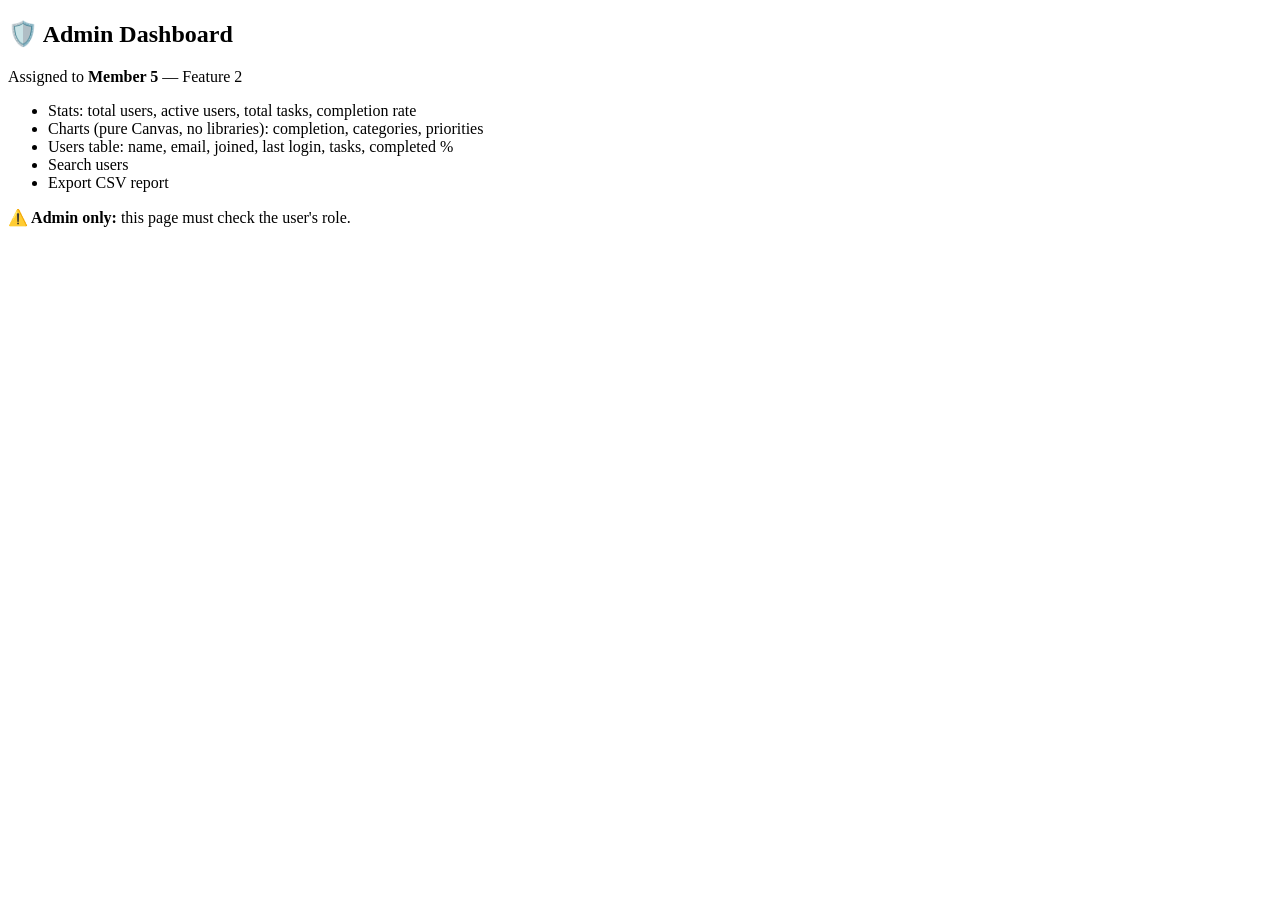
==== Pages/admin.html @ 5dc05ab0 "feat: initialize project structure with authentication, tasks, and calendar modules" ====
<!DOCTYPE html>
<html lang="en" data-theme="dark">
<head>
  <meta charset="UTF-8">
  <meta name="viewport" content="width=device-width, initial-scale=1.0">
  <title>Admin Dashboard · TaskFlow</title>
  <link rel="stylesheet" href="css/main.css">
  <link rel="stylesheet" href="css/admin.css">
</head>
<body>

  <div class="app-layout">
    <aside id="sidebar" class="sidebar"></aside>
    <div class="app-main">
      <header id="topbar" class="topbar"></header>
      <main class="main-content">
        <!--
          ╔═══════════════════════════════════════════════════════════════╗
          ║  Member 5 — Build this page                                  ║
          ╠═══════════════════════════════════════════════════════════════╣
          ║                                                               ║
          ║  ADMIN DASHBOARD (Feature 2: Admin Dashboard)                 ║
          ║  ⚠️  This page must be admin-only.                             ║
          ║  Use Member 2's requireAdmin() or check the user's role.      ║
          ║                                                               ║
          ║  What to build here:                                          ║
          ║  ┌──────────────────────────────────────────────┐             ║
          ║  │  1. #admin-stats  (4 stat cards)             │             ║
          ║  │     - #total-users                           │             ║
          ║  │     - #active-users  (logged in last 7 days) │             ║
          ║  │     - #total-tasks                           │             ║
          ║  │     - #completion-rate  (%)                  │             ║
          ║  │                                              │             ║
          ║  │  2. #charts                                  │             ║
          ║  │     - <canvas id="completion-chart">         │             ║
          ║  │       (bar chart: completion rate)            │             ║
          ║  │     - #category-chart  (tasks per category)  │             ║
          ║  │     - #priority-chart  (tasks per priority)  │             ║
          ║  │     ⚠️  Draw with Canvas API, NO libraries   │             ║
          ║  │                                              │             ║
          ║  │  3. #users-table                             │             ║
          ║  │     - Columns: name, email, registered,      │             ║
          ║  │       last login, tasks count, completed %   │             ║
          ║  │     - #user-search  (search users)           │             ║
          ║  │                                              │             ║
          ║  │  4. #report-section                          │             ║
          ║  │     - Date range picker                      │             ║
          ║  │     - #export-csv-btn  (download CSV report) │             ║
          ║  └──────────────────────────────────────────────┘             ║
          ║                                                               ║
          ║  CSS: css/admin.css    JS: js/admin.js                        ║
          ║  Data: read users from "todo_users" and tasks from            ║
          ║  "todo_tasks" in localStorage                                 ║
          ║                                                               ║
          ║  Shared files you can use:                                    ║
          ║  • css/main.css: .card, .stat-card, .badge, .grid-4, .btn    ║
          ║  • js/layout.js: showToast(), icon(), escapeHTML(),           ║
          ║    formatDate()                                                ║
          ║                                                               ║
          ║  DELETE THIS COMMENT BLOCK WHEN YOU START BUILDING.           ║
          ╚═══════════════════════════════════════════════════════════════╝
        -->

        <div class="card wip-card">
          <h2>🛡️ Admin Dashboard</h2>
          <p class="text-muted mt-2 mb-4">Assigned to <strong>Member 5</strong> — Feature 2</p>
          <ul>
            <li>Stats: total users, active users, total tasks, completion rate</li>
            <li>Charts (pure Canvas, no libraries): completion, categories, priorities</li>
            <li>Users table: name, email, joined, last login, tasks, completed %</li>
            <li>Search users</li>
            <li>Export CSV report</li>
          </ul>
          <p class="text-danger mt-4"><strong>⚠️ Admin only:</strong> this page must check the user's role.</p>
        </div>
      </main>
    </div>
  </div>

  <div class="bg-glow" aria-hidden="true"></div>
  <script src="js/layout.js"></script>
  <script>
    initPage('admin', 'Admin Dashboard', 'Monitor users & tasks');
  </script>
</body>
</html>
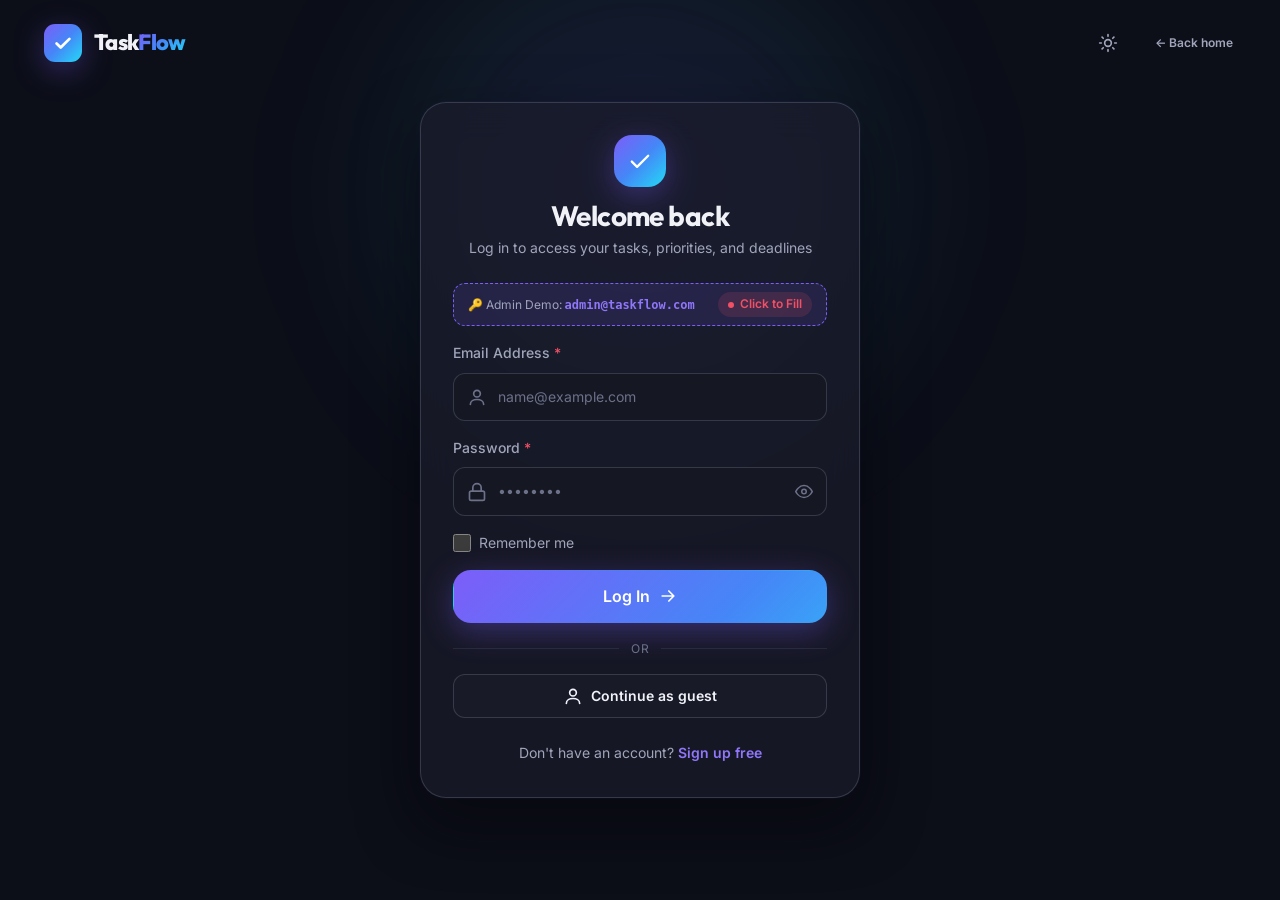
==== commit 7f66ec38: "feat: implement core authentication, layout, admin, and landing page scripts and styles" ====
--- a/Pages/admin.html
+++ b/Pages/admin.html
@@ -4,8 +4,8 @@
   <meta charset="UTF-8">
   <meta name="viewport" content="width=device-width, initial-scale=1.0">
   <title>Admin Dashboard · TaskFlow</title>
-  <link rel="stylesheet" href="css/main.css">
-  <link rel="stylesheet" href="css/admin.css">
+  <link rel="stylesheet" href="../css/main.css">
+  <link rel="stylesheet" href="../css/admin.css">
 </head>
 <body>
 
@@ -14,73 +14,280 @@
     <div class="app-main">
       <header id="topbar" class="topbar"></header>
       <main class="main-content">
-        <!--
-          ╔═══════════════════════════════════════════════════════════════╗
-          ║  Member 5 — Build this page                                  ║
-          ╠═══════════════════════════════════════════════════════════════╣
-          ║                                                               ║
-          ║  ADMIN DASHBOARD (Feature 2: Admin Dashboard)                 ║
-          ║  ⚠️  This page must be admin-only.                             ║
-          ║  Use Member 2's requireAdmin() or check the user's role.      ║
-          ║                                                               ║
-          ║  What to build here:                                          ║
-          ║  ┌──────────────────────────────────────────────┐             ║
-          ║  │  1. #admin-stats  (4 stat cards)             │             ║
-          ║  │     - #total-users                           │             ║
-          ║  │     - #active-users  (logged in last 7 days) │             ║
-          ║  │     - #total-tasks                           │             ║
-          ║  │     - #completion-rate  (%)                  │             ║
-          ║  │                                              │             ║
-          ║  │  2. #charts                                  │             ║
-          ║  │     - <canvas id="completion-chart">         │             ║
-          ║  │       (bar chart: completion rate)            │             ║
-          ║  │     - #category-chart  (tasks per category)  │             ║
-          ║  │     - #priority-chart  (tasks per priority)  │             ║
-          ║  │     ⚠️  Draw with Canvas API, NO libraries   │             ║
-          ║  │                                              │             ║
-          ║  │  3. #users-table                             │             ║
-          ║  │     - Columns: name, email, registered,      │             ║
-          ║  │       last login, tasks count, completed %   │             ║
-          ║  │     - #user-search  (search users)           │             ║
-          ║  │                                              │             ║
-          ║  │  4. #report-section                          │             ║
-          ║  │     - Date range picker                      │             ║
-          ║  │     - #export-csv-btn  (download CSV report) │             ║
-          ║  └──────────────────────────────────────────────┘             ║
-          ║                                                               ║
-          ║  CSS: css/admin.css    JS: js/admin.js                        ║
-          ║  Data: read users from "todo_users" and tasks from            ║
-          ║  "todo_tasks" in localStorage                                 ║
-          ║                                                               ║
-          ║  Shared files you can use:                                    ║
-          ║  • css/main.css: .card, .stat-card, .badge, .grid-4, .btn    ║
-          ║  • js/layout.js: showToast(), icon(), escapeHTML(),           ║
-          ║    formatDate()                                                ║
-          ║                                                               ║
-          ║  DELETE THIS COMMENT BLOCK WHEN YOU START BUILDING.           ║
-          ╚═══════════════════════════════════════════════════════════════╝
-        -->
-
-        <div class="card wip-card">
-          <h2>🛡️ Admin Dashboard</h2>
-          <p class="text-muted mt-2 mb-4">Assigned to <strong>Member 5</strong> — Feature 2</p>
-          <ul>
-            <li>Stats: total users, active users, total tasks, completion rate</li>
-            <li>Charts (pure Canvas, no libraries): completion, categories, priorities</li>
-            <li>Users table: name, email, joined, last login, tasks, completed %</li>
-            <li>Search users</li>
-            <li>Export CSV report</li>
-          </ul>
-          <p class="text-danger mt-4"><strong>⚠️ Admin only:</strong> this page must check the user's role.</p>
-        </div>
+
+        <!-- ── Page Header ── -->
+        <section class="page-header">
+          <div>
+            <h1 class="page-title">Admin Dashboard</h1>
+            <p class="page-subtitle">Monitor registered accounts, task performance, and system activity.</p>
+          </div>
+          <div class="admin-header-actions">
+            <span class="admin-badge-live">
+              <span class="pulse-dot"></span> Live Analytics
+            </span>
+            <button type="button" class="btn btn-secondary btn-sm" id="refresh-admin-btn">
+              <svg class="icon" viewBox="0 0 24 24"><path d="M21.5 2v6h-6M21.34 15.57a10 10 0 1 1-.57-8.38l5.67-5.67"/></svg>
+              Refresh
+            </button>
+          </div>
+        </section>
+
+        <!-- ── 1. Admin Stats Cards (#admin-stats) ── -->
+        <section class="grid grid-4" id="admin-stats" aria-label="System overview statistics">
+          <!-- Total Users -->
+          <article class="card stat-card admin-stat-card" style="--stat-accent: var(--primary)">
+            <div class="admin-stat-top">
+              <span class="stat-label">Total Users</span>
+              <div class="admin-stat-icon">
+                <svg class="icon" viewBox="0 0 24 24"><circle cx="9" cy="8" r="4"/><path d="M2 21c0-4 3-6 7-6s7 2 7 6M16 4a4 4 0 0 1 0 8M22 21c0-3-2-5-4-5.6"/></svg>
+              </div>
+            </div>
+            <strong class="stat-value" id="total-users">0</strong>
+            <div class="admin-stat-trend">
+              <span>Registered accounts</span>
+            </div>
+          </article>
+
+          <!-- Active Users (last 7 days) -->
+          <article class="card stat-card admin-stat-card" style="--stat-accent: var(--success)">
+            <div class="admin-stat-top">
+              <span class="stat-label">Active Users</span>
+              <div class="admin-stat-icon">
+                <svg class="icon" viewBox="0 0 24 24"><circle cx="12" cy="12" r="10"/><path d="M12 6v6l4 2"/></svg>
+              </div>
+            </div>
+            <strong class="stat-value" id="active-users">0</strong>
+            <div class="admin-stat-trend positive">
+              <span>Logged in last 7 days</span>
+            </div>
+          </article>
+
+          <!-- Total Tasks -->
+          <article class="card stat-card admin-stat-card" style="--stat-accent: var(--accent)">
+            <div class="admin-stat-top">
+              <span class="stat-label">Total Tasks</span>
+              <div class="admin-stat-icon">
+                <svg class="icon" viewBox="0 0 24 24"><path d="M9 6h11M9 12h11M9 18h11"/><path d="M3.5 6l1.5 1.5L7.5 5M3.5 12l1.5 1.5 2.5-2.5M3.5 18l1.5 1.5 2.5-2.5"/></svg>
+              </div>
+            </div>
+            <strong class="stat-value" id="total-tasks">0</strong>
+            <div class="admin-stat-trend">
+              <span>Across all user accounts</span>
+            </div>
+          </article>
+
+          <!-- Completion Rate -->
+          <article class="card stat-card admin-stat-card" style="--stat-accent: var(--warning)">
+            <div class="admin-stat-top">
+              <span class="stat-label">Completion Rate</span>
+              <div class="admin-stat-icon">
+                <svg class="icon" viewBox="0 0 24 24"><path d="M22 11.08V12a10 10 0 1 1-5.93-9.14"/><path d="M22 4L12 14.01l-3-3"/></svg>
+              </div>
+            </div>
+            <strong class="stat-value" id="completion-rate">0%</strong>
+            <div class="admin-stat-trend">
+              <span>Overall finished tasks</span>
+            </div>
+          </article>
+        </section>
+
+        <!-- ── 2. Charts Section (#charts) ── -->
+        <section id="charts" aria-label="Visual analytics charts">
+          <!-- Completion Rate & Status Bar Chart -->
+          <div class="card chart-card">
+            <div class="chart-card-header">
+              <div>
+                <h3 class="chart-card-title">
+                  <svg class="icon" viewBox="0 0 24 24"><path d="M3 3v18h18"/><path d="M7 15l4-4 3 3 6-6"/></svg>
+                  Task Status Breakdown
+                </h3>
+                <p class="chart-card-subtitle">Completed, pending, and overdue tasks</p>
+              </div>
+            </div>
+            <div class="canvas-container">
+              <canvas id="completion-chart" aria-label="Completion rate bar chart" role="img"></canvas>
+            </div>
+            <div class="chart-legend">
+              <div class="chart-legend-item">
+                <span class="chart-legend-dot" style="background:#10b981"></span>
+                <span>Completed</span>
+              </div>
+              <div class="chart-legend-item">
+                <span class="chart-legend-dot" style="background:#5684f4"></span>
+                <span>Pending</span>
+              </div>
+              <div class="chart-legend-item">
+                <span class="chart-legend-dot" style="background:#ef4444"></span>
+                <span>Overdue</span>
+              </div>
+            </div>
+          </div>
+
+          <!-- Tasks per Category Chart -->
+          <div class="card chart-card">
+            <div class="chart-card-header">
+              <div>
+                <h3 class="chart-card-title">
+                  <svg class="icon" viewBox="0 0 24 24"><path d="M20.6 13.4l-7.2 7.2a2 2 0 0 1-2.8 0L3 13V3h10l7.6 7.6a2 2 0 0 1 0 2.8z"/><circle cx="7.5" cy="7.5" r="1.5"/></svg>
+                  Tasks by Category
+                </h3>
+                <p class="chart-card-subtitle">Distribution across workspace categories</p>
+              </div>
+            </div>
+            <div class="canvas-container">
+              <canvas id="category-chart" aria-label="Tasks per category chart" role="img"></canvas>
+            </div>
+            <div class="chart-legend" id="category-chart-legend"></div>
+          </div>
+
+          <!-- Tasks per Priority Chart -->
+          <div class="card chart-card">
+            <div class="chart-card-header">
+              <div>
+                <h3 class="chart-card-title">
+                  <svg class="icon" viewBox="0 0 24 24"><path d="M4 22V4M4 4h13l-2 4 2 4H4"/></svg>
+                  Tasks by Priority
+                </h3>
+                <p class="chart-card-subtitle">High, medium, and low urgency tasks</p>
+              </div>
+            </div>
+            <div class="canvas-container">
+              <canvas id="priority-chart" aria-label="Tasks per priority chart" role="img"></canvas>
+            </div>
+            <div class="chart-legend" id="priority-chart-legend"></div>
+          </div>
+        </section>
+
+        <!-- ── 3. Users Table Section (#users-table) ── -->
+        <section class="card" id="users-table" aria-label="User accounts table">
+          <div class="section-header-row">
+            <div class="section-heading-group">
+              <div class="flex items-center gap-2">
+                <h2>Registered Accounts</h2>
+                <span class="badge badge-low" id="users-count-badge">0 users</span>
+              </div>
+              <p>Overview of all user profiles, registration dates, activity, and task progress.</p>
+            </div>
+            <div class="table-search-bar">
+              <div class="input-wrapper" style="width: 100%;">
+                <svg class="icon" viewBox="0 0 24 24"><circle cx="11" cy="11" r="7"/><path d="m21 21-4.3-4.3"/></svg>
+                <input 
+                  type="search" 
+                  id="user-search" 
+                  class="input" 
+                  placeholder="Search users by name or email…" 
+                  autocomplete="off"
+                >
+              </div>
+            </div>
+          </div>
+
+          <div class="table-responsive">
+            <table class="admin-data-table">
+              <thead>
+                <tr>
+                  <th>User</th>
+                  <th>Role</th>
+                  <th>Registered</th>
+                  <th>Last Login</th>
+                  <th>Tasks</th>
+                  <th>Completed %</th>
+                  <th class="text-right">Actions</th>
+                </tr>
+              </thead>
+              <tbody id="users-table-body">
+                <!-- Injected dynamically via js/admin.js -->
+              </tbody>
+            </table>
+          </div>
+        </section>
+
+        <!-- ── 4. Report Section (#report-section) ── -->
+        <section class="card" id="report-section" aria-label="Report export tools">
+          <div class="section-header-row">
+            <div class="section-heading-group">
+              <div class="flex items-center gap-2">
+                <h2>Generate &amp; Export Report</h2>
+                <span class="badge badge-primary no-dot">CSV Data</span>
+              </div>
+              <p>Filter task records by creation and deadline date range, then download a comprehensive CSV audit report.</p>
+            </div>
+          </div>
+
+          <!-- Date Range Picker & Export Form -->
+          <div class="report-controls-grid">
+            <div class="form-group">
+              <label class="label" for="report-start-date">From Date</label>
+              <div class="input-wrapper">
+                <svg class="icon" viewBox="0 0 24 24"><rect x="3" y="4" width="18" height="18" rx="2"/><path d="M16 2v4M8 2v4M3 10h18"/></svg>
+                <input type="date" id="report-start-date" class="input">
+              </div>
+            </div>
+
+            <div class="form-group">
+              <label class="label" for="report-end-date">To Date</label>
+              <div class="input-wrapper">
+                <svg class="icon" viewBox="0 0 24 24"><rect x="3" y="4" width="18" height="18" rx="2"/><path d="M16 2v4M8 2v4M3 10h18"/></svg>
+                <input type="date" id="report-end-date" class="input">
+              </div>
+            </div>
+
+            <button type="button" class="btn btn-primary" id="export-csv-btn">
+              <svg class="icon" viewBox="0 0 24 24"><path d="M21 15v4a2 2 0 0 1-2 2H5a2 2 0 0 1-2-2v-4M7 10l5 5 5-5M12 15V3"/></svg>
+              Download CSV Report
+            </button>
+          </div>
+
+          <!-- Quick Presets -->
+          <div class="report-presets">
+            <span class="text-xs text-muted" style="align-self: center;">Quick ranges:</span>
+            <button type="button" class="report-preset-btn active" data-report-preset="30days">Last 30 Days</button>
+            <button type="button" class="report-preset-btn" data-report-preset="7days">Last 7 Days</button>
+            <button type="button" class="report-preset-btn" data-report-preset="all">All Time</button>
+          </div>
+
+          <!-- Summary Box -->
+          <div class="report-summary-box" id="report-summary-box">
+            <span id="report-summary-text">Ready to export tasks matching selected range.</span>
+            <span class="text-xs text-muted">Format: RFC 4180 CSV Standard</span>
+          </div>
+        </section>
+
       </main>
     </div>
   </div>
 
+  <!-- ── User Tasks Detail Modal ── -->
+  <div class="modal-overlay" id="user-tasks-modal" role="dialog" aria-modal="true" aria-hidden="true">
+    <div class="modal modal-lg">
+      <div class="modal-header">
+        <div>
+          <h3 id="user-tasks-modal-title">User Tasks</h3>
+        </div>
+        <button class="btn-icon" data-close-modal aria-label="Close modal">
+          <svg class="icon" viewBox="0 0 24 24"><path d="M18 6L6 18M6 6l12 12"/></svg>
+        </button>
+      </div>
+      <div class="modal-body" id="user-tasks-modal-content">
+        <!-- Injected dynamically -->
+      </div>
+      <div class="modal-footer">
+        <button class="btn btn-secondary" data-close-modal>Close</button>
+      </div>
+    </div>
+  </div>
+
   <div class="bg-glow" aria-hidden="true"></div>
-  <script src="js/layout.js"></script>
+
+  <!-- Core Scripts -->
+  <script src="../js/layout.js"></script>
+  <script src="../js/auth.js"></script>
+  <script src="../js/category-data.js"></script>
+  <script src="../js/task-actions.js"></script>
+  <script src="../js/admin.js"></script>
   <script>
     initPage('admin', 'Admin Dashboard', 'Monitor users & tasks');
+    initAdminDashboard();
   </script>
 </body>
 </html>
--- a/css/main.css
+++ b/css/main.css
@@ -0,0 +1,1446 @@
+@import url('https://fonts.googleapis.com/css2?family=Outfit:wght@500;600;700;800&family=Inter:wght@400;500;600&display=swap');
+
+/* =========================================================================
+   1. DESIGN TOKENS
+   ========================================================================= */
+:root,
+[data-theme="dark"] {
+  /* Backgrounds */
+  --bg: hsl(232 32% 7%);
+  --bg-elevated: hsl(232 26% 11%);
+  --surface: hsl(232 24% 14% / 0.72);
+  --surface-solid: hsl(232 24% 14%);
+  --surface-hover: hsl(232 24% 19% / 0.85);
+  --border: hsl(230 40% 85% / 0.09);
+  --border-strong: hsl(230 40% 85% / 0.18);
+
+  /* Text */
+  --text: hsl(230 35% 96%);
+  --text-muted: hsl(230 16% 68%);
+  --text-faint: hsl(230 12% 48%);
+
+  /* Brand */
+  --primary: hsl(252 92% 67%);
+  --primary-hover: hsl(252 92% 72%);
+  --primary-soft: hsl(252 92% 67% / 0.14);
+  --accent: hsl(188 92% 55%);
+  --gradient: linear-gradient(135deg, hsl(252 92% 67%) 0%, hsl(218 92% 62%) 50%, hsl(188 92% 55%) 100%);
+  --gradient-soft: linear-gradient(135deg, hsl(252 92% 67% / 0.18), hsl(188 92% 55% / 0.12));
+
+  /* Status */
+  --success: hsl(152 62% 50%);
+  --success-soft: hsl(152 62% 50% / 0.14);
+  --warning: hsl(36 96% 58%);
+  --warning-soft: hsl(36 96% 58% / 0.14);
+  --danger: hsl(352 86% 63%);
+  --danger-soft: hsl(352 86% 63% / 0.14);
+  --info: hsl(205 92% 62%);
+  --info-soft: hsl(205 92% 62% / 0.14);
+
+  /* Priorities (Feature 4) */
+  --priority-low: var(--success);
+  --priority-medium: var(--warning);
+  --priority-high: var(--danger);
+
+  /* Default categories (Feature 6) */
+  --cat-work: hsl(220 92% 64%);
+  --cat-personal: hsl(322 82% 66%);
+  --cat-school: hsl(45 96% 58%);
+
+  /* Typography */
+  --font-heading: 'Outfit', system-ui, sans-serif;
+  --font-body: 'Inter', system-ui, -apple-system, 'Segoe UI', sans-serif;
+  --fs-xs: 0.75rem;
+  --fs-sm: 0.875rem;
+  --fs-base: 1rem;
+  --fs-lg: 1.125rem;
+  --fs-xl: 1.375rem;
+  --fs-2xl: 1.75rem;
+  --fs-3xl: 2.25rem;
+  --fs-4xl: clamp(2.4rem, 5vw, 3.75rem);
+
+  /* Spacing (4px scale) */
+  --space-1: 0.25rem;
+  --space-2: 0.5rem;
+  --space-3: 0.75rem;
+  --space-4: 1rem;
+  --space-5: 1.5rem;
+  --space-6: 2rem;
+  --space-7: 3rem;
+  --space-8: 4rem;
+
+  /* Shape & depth */
+  --radius-sm: 8px;
+  --radius: 12px;
+  --radius-lg: 18px;
+  --radius-xl: 26px;
+  --radius-full: 999px;
+  --shadow-sm: 0 2px 8px hsl(235 40% 2% / 0.25);
+  --shadow: 0 10px 30px hsl(235 40% 2% / 0.35);
+  --shadow-lg: 0 24px 60px hsl(235 40% 2% / 0.5);
+  --glow: 0 8px 30px hsl(252 92% 67% / 0.35);
+  --blur: blur(18px);
+
+  /* Motion */
+  --ease: cubic-bezier(0.22, 1, 0.36, 1);
+  --transition: 0.25s var(--ease);
+
+  /* Layout */
+  --sidebar-width: 260px;
+  --topbar-height: 72px;
+
+  color-scheme: dark;
+}
+
+[data-theme="light"] {
+  --bg: hsl(230 40% 97%);
+  --bg-elevated: hsl(0 0% 100%);
+  --surface: hsl(0 0% 100% / 0.8);
+  --surface-solid: hsl(0 0% 100%);
+  --surface-hover: hsl(230 40% 95%);
+  --border: hsl(230 25% 20% / 0.08);
+  --border-strong: hsl(230 25% 20% / 0.16);
+
+  --text: hsl(232 32% 14%);
+  --text-muted: hsl(230 14% 42%);
+  --text-faint: hsl(230 10% 60%);
+
+  --primary-soft: hsl(252 92% 67% / 0.1);
+
+  --shadow-sm: 0 2px 8px hsl(232 40% 40% / 0.08);
+  --shadow: 0 10px 30px hsl(232 40% 40% / 0.1);
+  --shadow-lg: 0 24px 60px hsl(232 40% 40% / 0.16);
+
+  color-scheme: light;
+}
+
+/* =========================================================================
+   2. RESET & BASE
+   ========================================================================= */
+*,
+*::before,
+*::after {
+  box-sizing: border-box;
+  margin: 0;
+  padding: 0;
+}
+
+html {
+  scroll-behavior: smooth;
+  -webkit-text-size-adjust: 100%;
+}
+
+body {
+  min-height: 100vh;
+  font-family: var(--font-body);
+  font-size: var(--fs-base);
+  line-height: 1.6;
+  color: var(--text);
+  background: var(--bg);
+  -webkit-font-smoothing: antialiased;
+  transition: background-color var(--transition), color var(--transition);
+}
+
+h1,
+h2,
+h3,
+h4,
+h5,
+h6 {
+  font-family: var(--font-heading);
+  line-height: 1.2;
+  font-weight: 700;
+  letter-spacing: -0.02em;
+}
+
+a {
+  color: inherit;
+  text-decoration: none;
+}
+
+img,
+svg {
+  display: block;
+  max-width: 100%;
+}
+
+button,
+input,
+select,
+textarea {
+  font: inherit;
+  color: inherit;
+}
+
+button {
+  cursor: pointer;
+  background: none;
+  border: none;
+}
+
+ul,
+ol {
+  list-style: none;
+}
+
+::selection {
+  background: var(--primary);
+  color: #fff;
+}
+
+:focus-visible {
+  outline: 2px solid var(--primary);
+  outline-offset: 2px;
+}
+
+::-webkit-scrollbar {
+  width: 10px;
+  height: 10px;
+}
+
+::-webkit-scrollbar-track {
+  background: transparent;
+}
+
+::-webkit-scrollbar-thumb {
+  background: var(--border-strong);
+  border-radius: var(--radius-full);
+  border: 2px solid var(--bg);
+}
+
+.icon {
+  width: 20px;
+  height: 20px;
+  flex-shrink: 0;
+  fill: none;
+  stroke: currentColor;
+  stroke-width: 2;
+  stroke-linecap: round;
+  stroke-linejoin: round;
+}
+
+.text-gradient {
+  background: var(--gradient);
+  -webkit-background-clip: text;
+  background-clip: text;
+  color: transparent;
+}
+
+/* Soft background glow used on app pages */
+.bg-glow {
+  position: fixed;
+  inset: 0;
+  z-index: -1;
+  pointer-events: none;
+  background:
+    radial-gradient(600px circle at 85% -10%, hsl(252 92% 67% / 0.12), transparent 60%),
+    radial-gradient(500px circle at 0% 100%, hsl(188 92% 55% / 0.08), transparent 60%);
+}
+
+/* =========================================================================
+   3. APP LAYOUT  (used by all pages after login)
+      <div class="app-layout">
+        <aside id="sidebar" class="sidebar"></aside>
+        <div class="app-main">
+          <header id="topbar" class="topbar"></header>
+          <main class="main-content"> ... </main>
+        </div>
+      </div>
+   ========================================================================= */
+.app-layout {
+  display: grid;
+  grid-template-columns: var(--sidebar-width) 1fr;
+  min-height: 100vh;
+}
+
+/* ---- Sidebar ---- */
+.sidebar {
+  position: sticky;
+  top: 0;
+  height: 100vh;
+  display: flex;
+  flex-direction: column;
+  gap: var(--space-5);
+  padding: var(--space-5) var(--space-4);
+  background: var(--bg-elevated);
+  border-right: 1px solid var(--border);
+  z-index: 50;
+  transition: transform var(--transition);
+}
+
+.brand {
+  display: flex;
+  align-items: center;
+  gap: var(--space-3);
+  padding: var(--space-2) var(--space-3);
+  font-family: var(--font-heading);
+  font-size: var(--fs-xl);
+  font-weight: 800;
+  letter-spacing: -0.03em;
+  color: inherit;
+  text-decoration: none;
+  cursor: pointer;
+}
+
+.brand-logo {
+  display: grid;
+  place-items: center;
+  width: 38px;
+  height: 38px;
+  border-radius: 11px;
+  background: var(--gradient);
+  box-shadow: var(--glow);
+  color: #fff;
+}
+
+.brand-logo .icon {
+  width: 22px;
+  height: 22px;
+  stroke-width: 3;
+}
+
+.nav-section-title {
+  padding: 0 var(--space-3);
+  margin-bottom: var(--space-2);
+  font-size: var(--fs-xs);
+  font-weight: 600;
+  text-transform: uppercase;
+  letter-spacing: 0.08em;
+  color: var(--text-faint);
+}
+
+.nav-list {
+  display: flex;
+  flex-direction: column;
+  gap: var(--space-1);
+}
+
+.nav-link {
+  position: relative;
+  display: flex;
+  align-items: center;
+  gap: var(--space-3);
+  padding: var(--space-3);
+  border-radius: var(--radius);
+  font-size: var(--fs-sm);
+  font-weight: 500;
+  color: var(--text-muted);
+  transition: background var(--transition), color var(--transition), transform var(--transition);
+}
+
+.nav-link:hover {
+  color: var(--text);
+  background: var(--surface-hover);
+  transform: translateX(3px);
+}
+
+.nav-link.active {
+  color: var(--text);
+  background: var(--primary-soft);
+}
+
+.nav-link.active::before {
+  content: '';
+  position: absolute;
+  left: -16px;
+  top: 20%;
+  bottom: 20%;
+  width: 4px;
+  border-radius: 0 4px 4px 0;
+  background: var(--gradient);
+}
+
+.nav-link.active .icon {
+  color: var(--primary);
+}
+
+.sidebar-footer {
+  margin-top: auto;
+  display: flex;
+  flex-direction: column;
+  gap: var(--space-3);
+}
+
+.sidebar-user {
+  display: flex;
+  align-items: center;
+  gap: var(--space-3);
+  padding: var(--space-3);
+  border-radius: var(--radius);
+  background: var(--surface);
+  border: 1px solid var(--border);
+}
+
+.sidebar-user-info {
+  min-width: 0;
+  flex: 1;
+}
+
+.sidebar-user-name {
+  font-size: var(--fs-sm);
+  font-weight: 600;
+  white-space: nowrap;
+  overflow: hidden;
+  text-overflow: ellipsis;
+}
+
+.sidebar-user-role {
+  font-size: var(--fs-xs);
+  color: var(--text-faint);
+  text-transform: capitalize;
+}
+
+.avatar {
+  display: grid;
+  place-items: center;
+  width: 38px;
+  height: 38px;
+  flex-shrink: 0;
+  border-radius: 50%;
+  background: var(--gradient);
+  color: #fff;
+  font-family: var(--font-heading);
+  font-weight: 700;
+  text-transform: uppercase;
+}
+
+.sidebar-backdrop {
+  display: none;
+}
+
+/* ---- Main area ---- */
+.app-main {
+  min-width: 0;
+  display: flex;
+  flex-direction: column;
+}
+
+.topbar {
+  position: sticky;
+  top: 0;
+  z-index: 40;
+  height: var(--topbar-height);
+  display: flex;
+  align-items: center;
+  gap: var(--space-4);
+  padding: 0 var(--space-6);
+  background: color-mix(in srgb, var(--bg) 75%, transparent);
+  backdrop-filter: var(--blur);
+  -webkit-backdrop-filter: var(--blur);
+  border-bottom: 1px solid var(--border);
+}
+
+.topbar-title {
+  font-size: var(--fs-xl);
+}
+
+.topbar-subtitle {
+  font-size: var(--fs-sm);
+  color: var(--text-muted);
+}
+
+.topbar-actions {
+  margin-left: auto;
+  display: flex;
+  align-items: center;
+  gap: var(--space-2);
+}
+
+.menu-toggle {
+  display: none;
+}
+
+.main-content {
+  flex: 1;
+  width: 100%;
+  max-width: 1280px;
+  margin: 0 auto;
+  padding: var(--space-6);
+  animation: fadeIn 0.4s var(--ease);
+}
+
+.page-header {
+  display: flex;
+  flex-wrap: wrap;
+  align-items: flex-end;
+  justify-content: space-between;
+  gap: var(--space-4);
+  margin-bottom: var(--space-6);
+}
+
+.page-title {
+  font-size: var(--fs-2xl);
+}
+
+.page-subtitle {
+  margin-top: var(--space-1);
+  color: var(--text-muted);
+}
+
+.container {
+  width: 100%;
+  max-width: 1200px;
+  margin: 0 auto;
+  padding: 0 var(--space-5);
+}
+
+/* =========================================================================
+   4. BUTTONS
+      <button class="btn btn-primary">Save</button>
+      Variants: btn-primary | btn-secondary | btn-ghost | btn-danger | btn-success
+      Sizes:    btn-sm | btn-lg      Shape: btn-icon | btn-block
+   ========================================================================= */
+.btn {
+  display: inline-flex;
+  align-items: center;
+  justify-content: center;
+  gap: var(--space-2);
+  padding: 0.7rem 1.25rem;
+  border-radius: var(--radius);
+  border: 1px solid transparent;
+  font-size: var(--fs-sm);
+  font-weight: 600;
+  line-height: 1.2;
+  white-space: nowrap;
+  user-select: none;
+  transition: transform var(--transition), box-shadow var(--transition),
+    background var(--transition), border-color var(--transition), color var(--transition);
+}
+
+.btn:active {
+  transform: scale(0.97);
+}
+
+.btn:disabled,
+.btn.is-loading {
+  opacity: 0.55;
+  pointer-events: none;
+}
+
+.btn-primary {
+  color: #fff;
+  background: var(--gradient);
+  background-size: 150% 150%;
+  box-shadow: var(--glow);
+}
+
+.btn-primary:hover {
+  transform: translateY(-2px);
+  background-position: 100% 0;
+  box-shadow: 0 12px 34px hsl(252 92% 67% / 0.45);
+}
+
+.btn-secondary {
+  background: var(--surface);
+  border-color: var(--border-strong);
+}
+
+.btn-secondary:hover {
+  background: var(--surface-hover);
+  border-color: var(--primary);
+}
+
+.btn-ghost {
+  color: var(--text-muted);
+}
+
+.btn-ghost:hover {
+  color: var(--text);
+  background: var(--surface-hover);
+}
+
+.btn-danger {
+  color: #fff;
+  background: var(--danger);
+}
+
+.btn-danger:hover {
+  transform: translateY(-2px);
+  box-shadow: 0 10px 26px hsl(352 86% 63% / 0.4);
+}
+
+.btn-success {
+  color: #fff;
+  background: var(--success);
+}
+
+.btn-success:hover {
+  transform: translateY(-2px);
+  box-shadow: 0 10px 26px hsl(152 62% 50% / 0.4);
+}
+
+.btn-sm {
+  padding: 0.45rem 0.85rem;
+  font-size: var(--fs-xs);
+  border-radius: var(--radius-sm);
+}
+
+.btn-lg {
+  padding: 0.95rem 1.75rem;
+  font-size: var(--fs-base);
+  border-radius: var(--radius-lg);
+}
+
+.btn-block {
+  width: 100%;
+}
+
+.btn-icon {
+  position: relative;
+  display: inline-flex;
+  align-items: center;
+  justify-content: center;
+  width: 42px;
+  height: 42px;
+  padding: 0;
+  margin: 0;
+  border: 1px solid transparent;
+  border-radius: var(--radius);
+  background: transparent;
+  color: var(--text-muted);
+  cursor: pointer;
+  line-height: 1;
+  flex-shrink: 0;
+  text-align: center;
+  vertical-align: middle;
+  transition: transform var(--transition), background var(--transition),
+    border-color var(--transition), color var(--transition);
+}
+
+.btn-icon:hover {
+  color: var(--text);
+  background: var(--surface-hover);
+}
+
+.btn-icon:active {
+  transform: scale(0.94);
+}
+
+.btn-icon .icon {
+  width: 20px;
+  height: 20px;
+  display: block;
+  margin: 0 auto;
+  flex-shrink: 0;
+  pointer-events: none;
+}
+
+.btn-icon .dot {
+  position: absolute;
+  top: 6px;
+  right: 6px;
+  min-width: 18px;
+  height: 18px;
+  padding: 0 5px;
+  border-radius: var(--radius-full);
+  background: var(--danger);
+  color: #fff;
+  font-size: 10px;
+  font-weight: 700;
+  line-height: 18px;
+  text-align: center;
+}
+
+/* =========================================================================
+   5. FORMS
+      <div class="form-group">
+        <label class="label" for="x">Title</label>
+        <input class="input" id="x">
+        <p class="error-text">Required</p>
+      </div>
+   ========================================================================= */
+.form {
+  display: flex;
+  flex-direction: column;
+  gap: var(--space-4);
+}
+
+.form-row {
+  display: grid;
+  grid-template-columns: repeat(auto-fit, minmax(200px, 1fr));
+  gap: var(--space-4);
+}
+
+.form-group {
+  display: flex;
+  flex-direction: column;
+  gap: var(--space-2);
+}
+
+.label {
+  font-size: var(--fs-sm);
+  font-weight: 500;
+  color: var(--text-muted);
+}
+
+.label .required {
+  color: var(--danger);
+}
+
+.input,
+.select,
+.textarea {
+  width: 100%;
+  padding: 0.75rem 1rem;
+  border-radius: var(--radius);
+  border: 1px solid var(--border-strong);
+  background: var(--bg-elevated);
+  font-size: var(--fs-sm);
+  transition: border-color var(--transition), box-shadow var(--transition), background var(--transition);
+}
+
+.input::placeholder,
+.textarea::placeholder {
+  color: var(--text-faint);
+}
+
+.input:hover,
+.select:hover,
+.textarea:hover {
+  border-color: hsl(252 92% 67% / 0.5);
+}
+
+.input:focus,
+.select:focus,
+.textarea:focus {
+  outline: none;
+  border-color: var(--primary);
+  box-shadow: 0 0 0 4px var(--primary-soft);
+}
+
+.textarea {
+  min-height: 110px;
+  resize: vertical;
+}
+
+.select {
+  appearance: none;
+  padding-right: 2.5rem;
+  background-image: url("data:image/svg+xml,%3Csvg xmlns='http://www.w3.org/2000/svg' width='16' height='16' fill='none' stroke='%238a8fa8' stroke-width='2' stroke-linecap='round' viewBox='0 0 24 24'%3E%3Cpath d='M6 9l6 6 6-6'/%3E%3C/svg%3E");
+  background-repeat: no-repeat;
+  background-position: right 0.9rem center;
+}
+
+.input-wrapper {
+  position: relative;
+}
+
+.input-wrapper>.icon {
+  position: absolute;
+  left: 0.9rem;
+  top: 50%;
+  transform: translateY(-50%);
+  color: var(--text-faint);
+  pointer-events: none;
+}
+
+.input-wrapper>.input {
+  padding-left: 2.75rem;
+}
+
+.input.is-invalid,
+.select.is-invalid,
+.textarea.is-invalid {
+  border-color: var(--danger);
+  box-shadow: 0 0 0 4px var(--danger-soft);
+}
+
+.input.is-valid {
+  border-color: var(--success);
+}
+
+.error-text {
+  font-size: var(--fs-xs);
+  color: var(--danger);
+  min-height: 1em;
+}
+
+.hint-text {
+  font-size: var(--fs-xs);
+  color: var(--text-faint);
+}
+
+.checkbox {
+  display: inline-flex;
+  align-items: center;
+  gap: var(--space-2);
+  font-size: var(--fs-sm);
+  color: var(--text-muted);
+  cursor: pointer;
+}
+
+.checkbox input {
+  width: 18px;
+  height: 18px;
+  accent-color: var(--primary);
+  cursor: pointer;
+}
+
+/* =========================================================================
+   6. CARDS, BADGES & TAGS
+   ========================================================================= */
+.card {
+  padding: var(--space-5);
+  border-radius: var(--radius-lg);
+  background: var(--surface);
+  border: 1px solid var(--border);
+  backdrop-filter: var(--blur);
+  -webkit-backdrop-filter: var(--blur);
+  box-shadow: var(--shadow-sm);
+  transition: transform var(--transition), box-shadow var(--transition), border-color var(--transition);
+}
+
+.card-hover:hover {
+  transform: translateY(-4px);
+  border-color: var(--border-strong);
+  box-shadow: var(--shadow);
+}
+
+.card-header {
+  display: flex;
+  align-items: center;
+  justify-content: space-between;
+  gap: var(--space-3);
+  margin-bottom: var(--space-4);
+}
+
+.card-title {
+  font-size: var(--fs-lg);
+}
+
+.grid {
+  display: grid;
+  gap: var(--space-5);
+}
+
+.grid-2 {
+  grid-template-columns: repeat(2, 1fr);
+}
+
+.grid-3 {
+  grid-template-columns: repeat(3, 1fr);
+}
+
+.grid-4 {
+  grid-template-columns: repeat(4, 1fr);
+}
+
+/* Stat card: <div class="card stat-card"><span class="stat-label">..</span><strong class="stat-value">..</strong></div> */
+.stat-card {
+  display: flex;
+  flex-direction: column;
+  gap: var(--space-1);
+}
+
+.stat-label {
+  font-size: var(--fs-sm);
+  color: var(--text-muted);
+}
+
+.stat-value {
+  font-family: var(--font-heading);
+  font-size: var(--fs-3xl);
+  font-weight: 700;
+  line-height: 1.1;
+}
+
+/* Badges: <span class="badge badge-high">High</span> */
+.badge {
+  display: inline-flex;
+  align-items: center;
+  gap: 6px;
+  padding: 0.25rem 0.65rem;
+  border-radius: var(--radius-full);
+  font-size: var(--fs-xs);
+  font-weight: 600;
+  line-height: 1.4;
+  white-space: nowrap;
+  background: var(--surface-hover);
+  color: var(--text-muted);
+}
+
+.badge::before {
+  content: '';
+  width: 6px;
+  height: 6px;
+  border-radius: 50%;
+  background: currentColor;
+}
+
+.badge.no-dot::before {
+  display: none;
+}
+
+.badge-low,
+.badge-success {
+  color: var(--priority-low);
+  background: var(--success-soft);
+}
+
+.badge-medium,
+.badge-warning {
+  color: var(--priority-medium);
+  background: var(--warning-soft);
+}
+
+.badge-high,
+.badge-danger {
+  color: var(--priority-high);
+  background: var(--danger-soft);
+}
+
+.badge-info {
+  color: var(--info);
+  background: var(--info-soft);
+}
+
+.badge-primary {
+  color: var(--primary);
+  background: var(--primary-soft);
+}
+
+/* Category tag: <span class="tag" style="--tag-color: var(--cat-work)">Work</span> */
+.tag {
+  --tag-color: var(--primary);
+  display: inline-flex;
+  align-items: center;
+  gap: 6px;
+  padding: 0.2rem 0.6rem;
+  border-radius: var(--radius-sm);
+  font-size: var(--fs-xs);
+  font-weight: 600;
+  color: var(--tag-color);
+  background: color-mix(in srgb, var(--tag-color) 14%, transparent);
+  border: 1px solid color-mix(in srgb, var(--tag-color) 30%, transparent);
+}
+
+.divider {
+  height: 1px;
+  background: var(--border);
+  border: none;
+  margin: var(--space-4) 0;
+}
+
+/* =========================================================================
+   7. MODAL   (open/close with openModal(id) / closeModal(id) from layout.js)
+      <div class="modal-overlay" id="my-modal">
+        <div class="modal">
+          <div class="modal-header"><h3>Title</h3>
+            <button class="btn-icon" data-close-modal>✕</button></div>
+          <div class="modal-body">...</div>
+          <div class="modal-footer">...</div>
+        </div>
+      </div>
+   ========================================================================= */
+.modal-overlay {
+  position: fixed;
+  inset: 0;
+  z-index: 1000;
+  display: grid;
+  place-items: center;
+  padding: var(--space-4);
+  background: hsl(235 40% 3% / 0.6);
+  backdrop-filter: blur(6px);
+  -webkit-backdrop-filter: blur(6px);
+  opacity: 0;
+  visibility: hidden;
+  transition: opacity var(--transition), visibility var(--transition);
+}
+
+.modal-overlay.open {
+  opacity: 1;
+  visibility: visible;
+}
+
+.modal {
+  width: 100%;
+  max-width: 480px;
+  max-height: 90vh;
+  overflow-y: auto;
+  border-radius: var(--radius-xl);
+  background: var(--surface-solid);
+  border: 1px solid var(--border-strong);
+  box-shadow: var(--shadow-lg);
+  transform: translateY(20px) scale(0.96);
+  transition: transform 0.35s var(--ease);
+}
+
+.modal-overlay.open .modal {
+  transform: none;
+}
+
+.modal-header {
+  display: flex;
+  align-items: center;
+  justify-content: space-between;
+  gap: var(--space-3);
+  padding: var(--space-5) var(--space-5) 0;
+}
+
+.modal-header h3 {
+  font-size: var(--fs-xl);
+}
+
+.modal-body {
+  padding: var(--space-4) var(--space-5);
+  color: var(--text-muted);
+}
+
+.modal-footer {
+  display: flex;
+  justify-content: flex-end;
+  gap: var(--space-3);
+  padding: 0 var(--space-5) var(--space-5);
+}
+
+.modal-icon {
+  display: grid;
+  place-items: center;
+  width: 52px;
+  height: 52px;
+  margin-bottom: var(--space-3);
+  border-radius: 16px;
+  background: var(--primary-soft);
+  color: var(--primary);
+}
+
+.modal-icon.danger {
+  background: var(--danger-soft);
+  color: var(--danger);
+}
+
+.modal-icon .icon {
+  width: 26px;
+  height: 26px;
+}
+
+/* =========================================================================
+   8. TOAST NOTIFICATIONS   (showToast(message, type) from layout.js)
+   ========================================================================= */
+.toast-container {
+  position: fixed;
+  right: var(--space-5);
+  bottom: var(--space-5);
+  z-index: 2000;
+  display: flex;
+  flex-direction: column;
+  gap: var(--space-3);
+  pointer-events: none;
+}
+
+.toast {
+  --toast-color: var(--info);
+  display: flex;
+  align-items: center;
+  gap: var(--space-3);
+  min-width: 280px;
+  max-width: 380px;
+  padding: var(--space-3) var(--space-4);
+  border-radius: var(--radius);
+  background: var(--surface-solid);
+  border: 1px solid var(--border-strong);
+  border-left: 4px solid var(--toast-color);
+  box-shadow: var(--shadow-lg);
+  font-size: var(--fs-sm);
+  pointer-events: auto;
+  animation: toastIn 0.4s var(--ease);
+}
+
+.toast .icon {
+  color: var(--toast-color);
+}
+
+.toast-message {
+  flex: 1;
+}
+
+.toast-close {
+  color: var(--text-faint);
+  display: grid;
+  place-items: center;
+}
+
+.toast-close:hover {
+  color: var(--text);
+}
+
+.toast-success {
+  --toast-color: var(--success);
+}
+
+.toast-error {
+  --toast-color: var(--danger);
+}
+
+.toast-warning {
+  --toast-color: var(--warning);
+}
+
+.toast-info {
+  --toast-color: var(--info);
+}
+
+.toast.hide {
+  animation: toastOut 0.3s var(--ease) forwards;
+}
+
+/* =========================================================================
+   9. EMPTY STATE, SPINNER, MISC
+   ========================================================================= */
+.empty-state {
+  display: flex;
+  flex-direction: column;
+  align-items: center;
+  gap: var(--space-3);
+  padding: var(--space-8) var(--space-5);
+  text-align: center;
+  color: var(--text-muted);
+  border: 2px dashed var(--border-strong);
+  border-radius: var(--radius-lg);
+}
+
+.empty-state-icon {
+  display: grid;
+  place-items: center;
+  width: 72px;
+  height: 72px;
+  border-radius: 22px;
+  background: var(--gradient-soft);
+  color: var(--primary);
+}
+
+.empty-state-icon .icon {
+  width: 32px;
+  height: 32px;
+}
+
+.empty-state h3 {
+  color: var(--text);
+  font-size: var(--fs-xl);
+}
+
+.spinner {
+  width: 22px;
+  height: 22px;
+  border-radius: 50%;
+  border: 3px solid var(--border-strong);
+  border-top-color: var(--primary);
+  animation: spin 0.8s linear infinite;
+}
+
+/* Under-construction box used by the starter pages (delete when you build your page) */
+.wip-card {
+  max-width: 720px;
+}
+
+.wip-card ul {
+  list-style: disc;
+  padding-left: var(--space-5);
+  color: var(--text-muted);
+}
+
+.wip-card li+li {
+  margin-top: var(--space-1);
+}
+
+.wip-card code {
+  font-size: var(--fs-sm);
+  color: var(--accent);
+}
+
+/* =========================================================================
+   10. UTILITIES
+   ========================================================================= */
+.hidden {
+  display: none !important;
+}
+
+.sr-only {
+  position: absolute;
+  width: 1px;
+  height: 1px;
+  padding: 0;
+  margin: -1px;
+  overflow: hidden;
+  clip: rect(0, 0, 0, 0);
+  white-space: nowrap;
+  border: 0;
+}
+
+.flex {
+  display: flex;
+}
+
+.flex-col {
+  display: flex;
+  flex-direction: column;
+}
+
+.items-center {
+  align-items: center;
+}
+
+.justify-between {
+  justify-content: space-between;
+}
+
+.wrap {
+  flex-wrap: wrap;
+}
+
+.gap-1 {
+  gap: var(--space-1);
+}
+
+.gap-2 {
+  gap: var(--space-2);
+}
+
+.gap-3 {
+  gap: var(--space-3);
+}
+
+.gap-4 {
+  gap: var(--space-4);
+}
+
+.gap-5 {
+  gap: var(--space-5);
+}
+
+.mt-2 {
+  margin-top: var(--space-2);
+}
+
+.mt-4 {
+  margin-top: var(--space-4);
+}
+
+.mt-6 {
+  margin-top: var(--space-6);
+}
+
+.mb-2 {
+  margin-bottom: var(--space-2);
+}
+
+.mb-4 {
+  margin-bottom: var(--space-4);
+}
+
+.mb-6 {
+  margin-bottom: var(--space-6);
+}
+
+.w-full {
+  width: 100%;
+}
+
+.text-center {
+  text-align: center;
+}
+
+.text-muted {
+  color: var(--text-muted);
+}
+
+.text-faint {
+  color: var(--text-faint);
+}
+
+.text-sm {
+  font-size: var(--fs-sm);
+}
+
+.text-xs {
+  font-size: var(--fs-xs);
+}
+
+.text-success {
+  color: var(--success);
+}
+
+.text-warning {
+  color: var(--warning);
+}
+
+.text-danger {
+  color: var(--danger);
+}
+
+.fw-600 {
+  font-weight: 600;
+}
+
+.truncate {
+  overflow: hidden;
+  text-overflow: ellipsis;
+  white-space: nowrap;
+}
+
+/* =========================================================================
+   11. ANIMATIONS
+   ========================================================================= */
+@keyframes fadeIn {
+  from {
+    opacity: 0;
+    transform: translateY(8px);
+  }
+
+  to {
+    opacity: 1;
+    transform: none;
+  }
+}
+
+@keyframes slideUp {
+  from {
+    opacity: 0;
+    transform: translateY(24px);
+  }
+
+  to {
+    opacity: 1;
+    transform: none;
+  }
+}
+
+@keyframes toastIn {
+  from {
+    opacity: 0;
+    transform: translateX(40px) scale(0.95);
+  }
+
+  to {
+    opacity: 1;
+    transform: none;
+  }
+}
+
+@keyframes toastOut {
+  to {
+    opacity: 0;
+    transform: translateX(40px) scale(0.95);
+  }
+}
+
+@keyframes spin {
+  to {
+    transform: rotate(360deg);
+  }
+}
+
+@keyframes pulse {
+
+  0%,
+  100% {
+    transform: scale(1);
+  }
+
+  50% {
+    transform: scale(1.06);
+  }
+}
+
+.animate-fade {
+  animation: fadeIn 0.4s var(--ease) both;
+}
+
+.animate-slide {
+  animation: slideUp 0.5s var(--ease) both;
+}
+
+@media (prefers-reduced-motion: reduce) {
+
+  *,
+  *::before,
+  *::after {
+    animation-duration: 0.01ms !important;
+    transition-duration: 0.01ms !important;
+    scroll-behavior: auto !important;
+  }
+}
+
+/* =========================================================================
+   12. RESPONSIVE
+   ========================================================================= */
+@media (max-width: 1024px) {
+  .grid-4 {
+    grid-template-columns: repeat(2, 1fr);
+  }
+
+  .grid-3 {
+    grid-template-columns: repeat(2, 1fr);
+  }
+}
+
+@media (max-width: 860px) {
+  .app-layout {
+    grid-template-columns: 1fr;
+  }
+
+  .sidebar {
+    position: fixed;
+    left: 0;
+    top: 0;
+    width: var(--sidebar-width);
+    transform: translateX(-100%);
+    box-shadow: var(--shadow-lg);
+  }
+
+  .sidebar.open {
+    transform: none;
+  }
+
+  .sidebar-backdrop.show {
+    display: block;
+    position: fixed;
+    inset: 0;
+    z-index: 45;
+    background: hsl(235 40% 3% / 0.55);
+    backdrop-filter: blur(3px);
+  }
+
+  .menu-toggle {
+    display: inline-flex;
+  }
+
+  .topbar {
+    padding: 0 var(--space-4);
+  }
+
+  .main-content {
+    padding: var(--space-5) var(--space-4);
+  }
+}
+
+@media (max-width: 600px) {
+
+  .grid-2,
+  .grid-3,
+  .grid-4 {
+    grid-template-columns: 1fr;
+  }
+
+  .topbar-subtitle {
+    display: none;
+  }
+
+  .toast-container {
+    left: var(--space-4);
+    right: var(--space-4);
+  }
+
+  .toast {
+    min-width: 0;
+    max-width: none;
+  }
+
+  .modal-footer {
+    flex-direction: column-reverse;
+  }
+
+  .modal-footer .btn {
+    width: 100%;
+  }
+}
--- a/css/admin.css
+++ b/css/admin.css
@@ -0,0 +1,469 @@
+/* =========================================================================
+   ADMIN DASHBOARD STYLES (css/admin.css)
+   TaskFlow · Member 5 — Feature 2: Admin Dashboard
+   ========================================================================= */
+
+/* ── Top Overview & Action Bar ────────────────────────────────────────── */
+.admin-header-actions {
+  display: flex;
+  align-items: center;
+  gap: var(--space-3);
+  flex-wrap: wrap;
+}
+
+.admin-badge-live {
+  display: inline-flex;
+  align-items: center;
+  gap: 6px;
+  padding: 0.35rem 0.75rem;
+  border-radius: var(--radius-full);
+  background: color-mix(in srgb, var(--success) 12%, transparent);
+  border: 1px solid color-mix(in srgb, var(--success) 30%, transparent);
+  color: var(--success);
+  font-size: var(--fs-xs);
+  font-weight: 600;
+}
+
+.pulse-dot {
+  width: 8px;
+  height: 8px;
+  border-radius: 50%;
+  background: var(--success);
+  box-shadow: 0 0 0 0 color-mix(in srgb, var(--success) 70%, transparent);
+  animation: pulseDot 2s infinite;
+}
+
+@keyframes pulseDot {
+  0% { box-shadow: 0 0 0 0 color-mix(in srgb, var(--success) 70%, transparent); }
+  70% { box-shadow: 0 0 0 8px transparent; }
+  100% { box-shadow: 0 0 0 0 transparent; }
+}
+
+/* ── Stat Cards (#admin-stats) ─────────────────────────────────────────── */
+#admin-stats {
+  margin-bottom: var(--space-6);
+}
+
+.admin-stat-card {
+  position: relative;
+  overflow: hidden;
+  padding: var(--space-5);
+  display: flex;
+  flex-direction: column;
+  justify-content: space-between;
+  gap: var(--space-3);
+  transition: transform var(--transition), box-shadow var(--transition), border-color var(--transition);
+}
+
+.admin-stat-card:hover {
+  transform: translateY(-2px);
+  border-color: color-mix(in srgb, var(--primary) 40%, var(--border));
+  box-shadow: var(--shadow-md);
+}
+
+.admin-stat-card::before {
+  content: '';
+  position: absolute;
+  top: 0;
+  left: 0;
+  right: 0;
+  height: 3px;
+  background: var(--stat-accent, var(--primary));
+  opacity: 0.85;
+}
+
+.admin-stat-top {
+  display: flex;
+  align-items: center;
+  justify-content: space-between;
+  gap: var(--space-2);
+}
+
+.admin-stat-icon {
+  width: 42px;
+  height: 42px;
+  border-radius: var(--radius);
+  display: flex;
+  align-items: center;
+  justify-content: center;
+  background: color-mix(in srgb, var(--stat-accent, var(--primary)) 12%, transparent);
+  color: var(--stat-accent, var(--primary));
+}
+
+.admin-stat-icon .icon {
+  width: 22px;
+  height: 22px;
+}
+
+.admin-stat-trend {
+  display: flex;
+  align-items: center;
+  gap: 4px;
+  font-size: var(--fs-xs);
+  color: var(--text-muted);
+  font-weight: 500;
+}
+
+.admin-stat-trend.positive {
+  color: var(--success);
+}
+
+/* ── Charts Grid (#charts) ─────────────────────────────────────────────── */
+#charts {
+  display: grid;
+  grid-template-columns: 1.2fr 1fr 1fr;
+  gap: var(--space-5);
+  margin-bottom: var(--space-6);
+}
+
+@media (max-width: 1100px) {
+  #charts {
+    grid-template-columns: 1fr;
+  }
+}
+
+.chart-card {
+  display: flex;
+  flex-direction: column;
+  padding: var(--space-5);
+  min-height: 360px;
+}
+
+.chart-card-header {
+  display: flex;
+  align-items: flex-start;
+  justify-content: space-between;
+  gap: var(--space-3);
+  margin-bottom: var(--space-4);
+}
+
+.chart-card-title {
+  font-size: var(--fs-base);
+  font-weight: 600;
+  display: flex;
+  align-items: center;
+  gap: var(--space-2);
+}
+
+.chart-card-subtitle {
+  font-size: var(--fs-xs);
+  color: var(--text-muted);
+  margin-top: 2px;
+}
+
+.canvas-container {
+  position: relative;
+  flex: 1;
+  width: 100%;
+  min-height: 220px;
+  display: flex;
+  align-items: center;
+  justify-content: center;
+}
+
+.canvas-container canvas {
+  width: 100% !important;
+  height: 100% !important;
+  max-height: 260px;
+  display: block;
+}
+
+.chart-legend {
+  display: flex;
+  flex-wrap: wrap;
+  align-items: center;
+  justify-content: center;
+  gap: var(--space-3) var(--space-4);
+  margin-top: var(--space-4);
+  padding-top: var(--space-3);
+  border-top: 1px solid var(--border);
+  font-size: var(--fs-xs);
+}
+
+.chart-legend-item {
+  display: inline-flex;
+  align-items: center;
+  gap: 6px;
+  color: var(--text-muted);
+}
+
+.chart-legend-dot {
+  width: 9px;
+  height: 9px;
+  border-radius: 50%;
+  flex-shrink: 0;
+}
+
+/* ── Users Table Section (#users-table) ────────────────────────────────── */
+#users-table {
+  margin-bottom: var(--space-6);
+  padding: var(--space-6);
+}
+
+.section-header-row {
+  display: flex;
+  align-items: center;
+  justify-content: space-between;
+  flex-wrap: wrap;
+  gap: var(--space-4);
+  margin-bottom: var(--space-5);
+}
+
+.section-heading-group h2 {
+  font-size: var(--fs-lg);
+  font-weight: 700;
+}
+
+.section-heading-group p {
+  font-size: var(--fs-sm);
+  color: var(--text-muted);
+  margin-top: 2px;
+}
+
+.table-search-bar {
+  display: flex;
+  align-items: center;
+  gap: var(--space-3);
+  min-width: 280px;
+}
+
+.table-responsive {
+  width: 100%;
+  overflow-x: auto;
+  -webkit-overflow-scrolling: touch;
+  border-radius: var(--radius);
+  border: 1px solid var(--border);
+}
+
+.admin-data-table {
+  width: 100%;
+  border-collapse: separate;
+  border-spacing: 0;
+  text-align: left;
+  font-size: var(--fs-sm);
+}
+
+.admin-data-table thead {
+  background: var(--surface-hover);
+}
+
+.admin-data-table th {
+  padding: var(--space-3) var(--space-4);
+  font-size: var(--fs-xs);
+  font-weight: 600;
+  text-transform: uppercase;
+  letter-spacing: 0.05em;
+  color: var(--text-muted);
+  border-bottom: 1px solid var(--border);
+  white-space: nowrap;
+}
+
+.admin-data-table td {
+  padding: var(--space-4);
+  border-bottom: 1px solid var(--border);
+  vertical-align: middle;
+  color: var(--text);
+  background: var(--surface);
+  transition: background var(--transition);
+}
+
+.admin-data-table tbody tr:last-child td {
+  border-bottom: none;
+}
+
+.admin-data-table tbody tr:hover td {
+  background: var(--surface-hover);
+}
+
+.user-cell {
+  display: flex;
+  align-items: center;
+  gap: var(--space-3);
+}
+
+.user-table-avatar {
+  width: 36px;
+  height: 36px;
+  border-radius: 50%;
+  background: var(--gradient);
+  color: #fff;
+  font-weight: 700;
+  font-size: var(--fs-sm);
+  display: flex;
+  align-items: center;
+  justify-content: center;
+  flex-shrink: 0;
+}
+
+.user-cell-meta {
+  display: flex;
+  flex-direction: column;
+}
+
+.user-cell-name {
+  font-weight: 600;
+  color: var(--text);
+}
+
+.user-cell-email {
+  font-size: var(--fs-xs);
+  color: var(--text-muted);
+}
+
+.progress-pill {
+  display: flex;
+  align-items: center;
+  gap: var(--space-3);
+  min-width: 120px;
+}
+
+.progress-track {
+  flex: 1;
+  height: 6px;
+  border-radius: var(--radius-full);
+  background: color-mix(in srgb, var(--text-muted) 20%, transparent);
+  overflow: hidden;
+}
+
+.progress-bar-fill {
+  height: 100%;
+  border-radius: var(--radius-full);
+  background: var(--primary);
+  transition: width 0.4s var(--ease);
+}
+
+.progress-percent {
+  font-size: var(--fs-xs);
+  font-weight: 600;
+  min-width: 36px;
+  text-align: right;
+  color: var(--text);
+}
+
+.table-empty-state {
+  text-align: center;
+  padding: var(--space-8) var(--space-4);
+  color: var(--text-muted);
+}
+
+.table-empty-state .icon {
+  width: 48px;
+  height: 48px;
+  margin: 0 auto var(--space-3);
+  opacity: 0.5;
+}
+
+/* ── Report Section (#report-section) ──────────────────────────────────── */
+#report-section {
+  padding: var(--space-6);
+  border: 1px solid var(--border);
+  background: var(--surface);
+  margin-bottom: var(--space-6);
+}
+
+.report-controls-grid {
+  display: grid;
+  grid-template-columns: repeat(auto-fit, minmax(200px, 1fr)) auto;
+  gap: var(--space-4);
+  align-items: flex-end;
+  margin-top: var(--space-4);
+}
+
+@media (max-width: 768px) {
+  .report-controls-grid {
+    grid-template-columns: 1fr;
+  }
+}
+
+.report-presets {
+  display: flex;
+  flex-wrap: wrap;
+  gap: var(--space-2);
+  margin-top: var(--space-3);
+}
+
+.report-preset-btn {
+  padding: 0.35rem 0.75rem;
+  font-size: var(--fs-xs);
+  border-radius: var(--radius-full);
+  border: 1px solid var(--border);
+  background: var(--surface-hover);
+  color: var(--text-muted);
+  cursor: pointer;
+  transition: all var(--transition);
+}
+
+.report-preset-btn:hover,
+.report-preset-btn.active {
+  background: var(--primary);
+  color: #fff;
+  border-color: var(--primary);
+}
+
+.report-summary-box {
+  margin-top: var(--space-4);
+  padding: var(--space-3) var(--space-4);
+  border-radius: var(--radius);
+  background: var(--surface-hover);
+  display: flex;
+  align-items: center;
+  justify-content: space-between;
+  flex-wrap: wrap;
+  gap: var(--space-2);
+  font-size: var(--fs-xs);
+  color: var(--text-muted);
+}
+
+.report-summary-box strong {
+  color: var(--text);
+}
+
+/* ── User Tasks Detail Modal ───────────────────────────────────────────── */
+.user-tasks-modal-list {
+  max-height: 380px;
+  overflow-y: auto;
+  display: flex;
+  flex-direction: column;
+  gap: var(--space-2);
+  margin-top: var(--space-3);
+}
+
+.user-task-row {
+  display: flex;
+  align-items: center;
+  justify-content: space-between;
+  padding: var(--space-3);
+  border-radius: var(--radius);
+  border: 1px solid var(--border);
+  background: var(--surface);
+}
+
+.user-task-row.completed {
+  opacity: 0.75;
+}
+
+.user-task-info {
+  display: flex;
+  align-items: center;
+  gap: var(--space-3);
+}
+
+.user-task-status-icon {
+  width: 20px;
+  height: 20px;
+  border-radius: 50%;
+  display: flex;
+  align-items: center;
+  justify-content: center;
+  font-size: 11px;
+}
+
+.user-task-status-icon.done {
+  background: color-mix(in srgb, var(--success) 20%, transparent);
+  color: var(--success);
+}
+
+.user-task-status-icon.pending {
+  background: color-mix(in srgb, var(--warning) 20%, transparent);
+  color: var(--warning);
+}
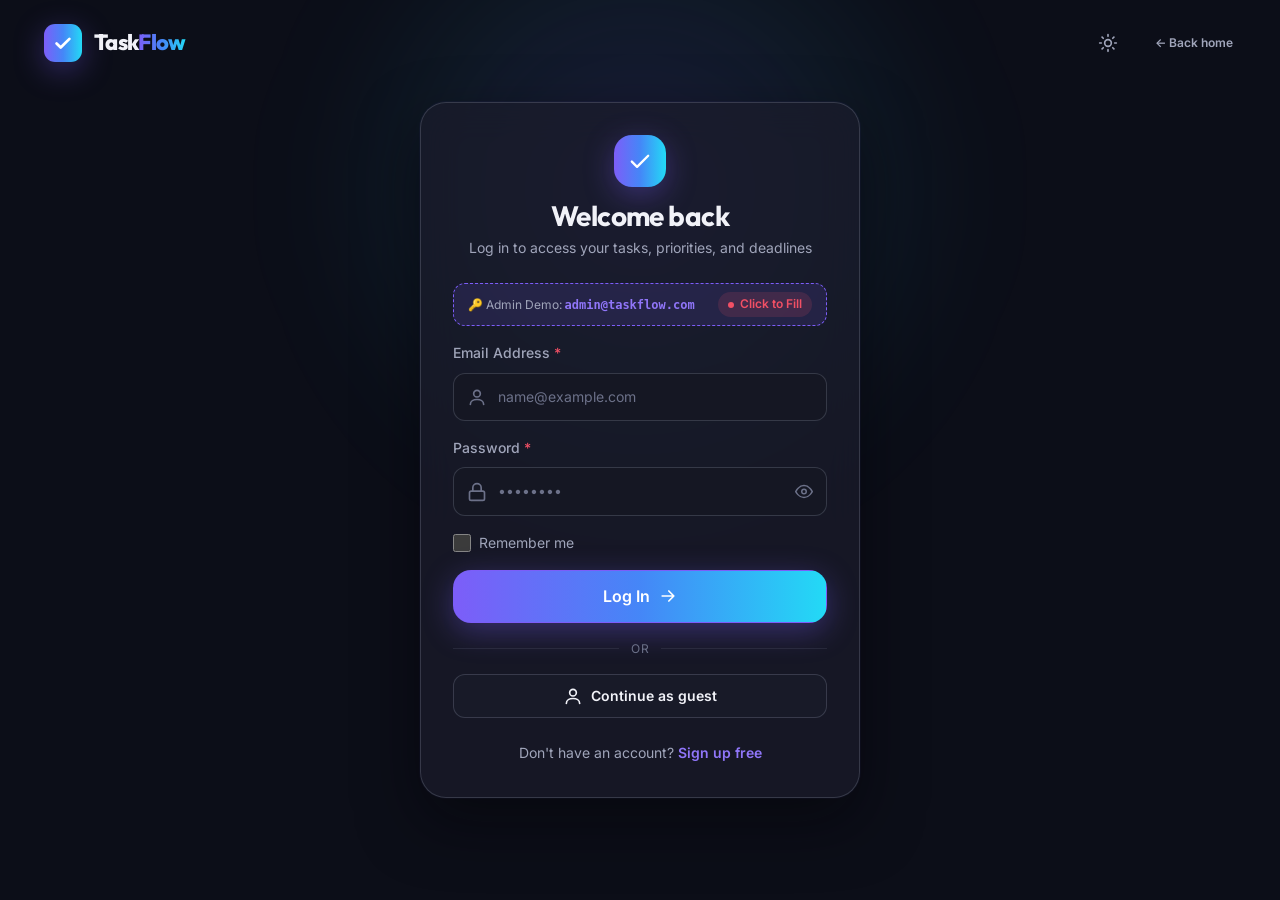
==== commit 514e87ef: "feat: add layout scaffolding, sidebar navigation, themes, and admin panels" ====
--- a/Pages/admin.html
+++ b/Pages/admin.html
@@ -179,6 +179,10 @@
                   autocomplete="off"
                 >
               </div>
+              <button type="button" class="btn btn-primary btn-sm" id="create-user-btn">
+                <svg class="icon" viewBox="0 0 24 24"><path d="M12 5v14M5 12h14"/></svg>
+                Add User
+              </button>
             </div>
           </div>
 
@@ -277,6 +281,91 @@
     </div>
   </div>
 
+  <!-- ── Create User Modal ── -->
+  <div class="modal-overlay" id="create-user-modal" role="dialog" aria-modal="true" aria-hidden="true">
+    <div class="modal">
+      <div class="modal-header">
+        <div>
+          <h3>Create New User</h3>
+          <p class="text-sm text-muted">Register a new account directly in the system.</p>
+        </div>
+        <button class="btn-icon" data-close-modal aria-label="Close modal">
+          <svg class="icon" viewBox="0 0 24 24"><path d="M18 6L6 18M6 6l12 12"/></svg>
+        </button>
+      </div>
+      <form id="create-user-form" class="form">
+        <div class="modal-body">
+          <div class="form-group">
+            <label class="label" for="new-user-name">Full Name <span class="required">*</span></label>
+            <input type="text" id="new-user-name" class="input" placeholder="e.g. Sarah Connor" required>
+          </div>
+          <div class="form-group">
+            <label class="label" for="new-user-email">Email Address <span class="required">*</span></label>
+            <input type="email" id="new-user-email" class="input" placeholder="user@taskflow.com" required>
+          </div>
+          <div class="form-group">
+            <label class="label" for="new-user-password">Password <span class="required">*</span></label>
+            <input type="password" id="new-user-password" class="input" placeholder="At least 6 characters" minlength="6" required>
+          </div>
+          <div class="form-group">
+            <label class="label" for="new-user-role">Account Role <span class="required">*</span></label>
+            <select id="new-user-role" class="select">
+              <option value="user">Member (Standard User)</option>
+              <option value="admin">Administrator</option>
+            </select>
+          </div>
+        </div>
+        <div class="modal-footer">
+          <button type="button" class="btn btn-secondary" data-close-modal>Cancel</button>
+          <button type="submit" class="btn btn-primary" id="save-new-user-btn">Create User</button>
+        </div>
+      </form>
+    </div>
+  </div>
+
+  <!-- ── Edit User Modal ── -->
+  <div class="modal-overlay" id="edit-user-modal" role="dialog" aria-modal="true" aria-hidden="true">
+    <div class="modal">
+      <div class="modal-header">
+        <div>
+          <h3>Edit User Account</h3>
+          <p class="text-sm text-muted">Update user details, permissions, and role.</p>
+        </div>
+        <button class="btn-icon" data-close-modal aria-label="Close modal">
+          <svg class="icon" viewBox="0 0 24 24"><path d="M18 6L6 18M6 6l12 12"/></svg>
+        </button>
+      </div>
+      <form id="edit-user-form" class="form">
+        <input type="hidden" id="edit-user-id">
+        <div class="modal-body">
+          <div class="form-group">
+            <label class="label" for="edit-user-name">Full Name <span class="required">*</span></label>
+            <input type="text" id="edit-user-name" class="input" required>
+          </div>
+          <div class="form-group">
+            <label class="label" for="edit-user-email">Email Address <span class="required">*</span></label>
+            <input type="email" id="edit-user-email" class="input" required>
+          </div>
+          <div class="form-group">
+            <label class="label" for="edit-user-role">Account Role <span class="required">*</span></label>
+            <select id="edit-user-role" class="select">
+              <option value="user">Member (Standard User)</option>
+              <option value="admin">Administrator</option>
+            </select>
+          </div>
+          <div class="form-group">
+            <label class="label" for="edit-user-password">Reset Password (leave empty to keep current)</label>
+            <input type="password" id="edit-user-password" class="input" placeholder="Enter new password (optional)" minlength="6">
+          </div>
+        </div>
+        <div class="modal-footer">
+          <button type="button" class="btn btn-secondary" data-close-modal>Cancel</button>
+          <button type="submit" class="btn btn-primary" id="save-edit-user-btn">Save Changes</button>
+        </div>
+      </form>
+    </div>
+  </div>
+
   <div class="bg-glow" aria-hidden="true"></div>
 
   <!-- Core Scripts -->
--- a/css/main.css
+++ b/css/main.css
@@ -24,8 +24,8 @@
   --primary-hover: hsl(252 92% 72%);
   --primary-soft: hsl(252 92% 67% / 0.14);
   --accent: hsl(188 92% 55%);
-  --gradient: linear-gradient(135deg, hsl(252 92% 67%) 0%, hsl(218 92% 62%) 50%, hsl(188 92% 55%) 100%);
-  --gradient-soft: linear-gradient(135deg, hsl(252 92% 67% / 0.18), hsl(188 92% 55% / 0.12));
+  --gradient: linear-gradient(to right, hsl(252 92% 67%) 0%, hsl(218 92% 62%) 50%, hsl(188 92% 55%) 100%);
+  --gradient-soft: linear-gradient(to right, hsl(252 92% 67% / 0.18), hsl(188 92% 55% / 0.12));
 
   /* Status */
   --success: hsl(152 62% 50%);
@@ -519,14 +519,18 @@
 
 .btn-primary {
   color: #fff;
-  background: var(--gradient);
-  background-size: 150% 150%;
+  background-color: hsl(252 92% 67%);
+  background-image: var(--gradient);
+  background-repeat: no-repeat;
   box-shadow: var(--glow);
+  border: 1px solid transparent;
+  transition: transform var(--transition), box-shadow var(--transition),
+    filter var(--transition), border-color var(--transition), color var(--transition);
 }
 
 .btn-primary:hover {
   transform: translateY(-2px);
-  background-position: 100% 0;
+  filter: brightness(1.12);
   box-shadow: 0 12px 34px hsl(252 92% 67% / 0.45);
 }
 
--- a/css/admin.css
+++ b/css/admin.css
@@ -467,3 +467,26 @@
   background: color-mix(in srgb, var(--warning) 20%, transparent);
   color: var(--warning);
 }
+
+.table-actions {
+  display: inline-flex;
+  align-items: center;
+  justify-content: flex-end;
+  gap: var(--space-2);
+  flex-wrap: nowrap;
+}
+
+.table-actions .btn-sm {
+  padding: 0.35rem 0.65rem;
+  font-size: var(--fs-xs);
+  display: inline-flex;
+  align-items: center;
+  gap: 4px;
+}
+
+.table-actions .btn-sm .icon {
+  width: 14px;
+  height: 14px;
+}
+
+
